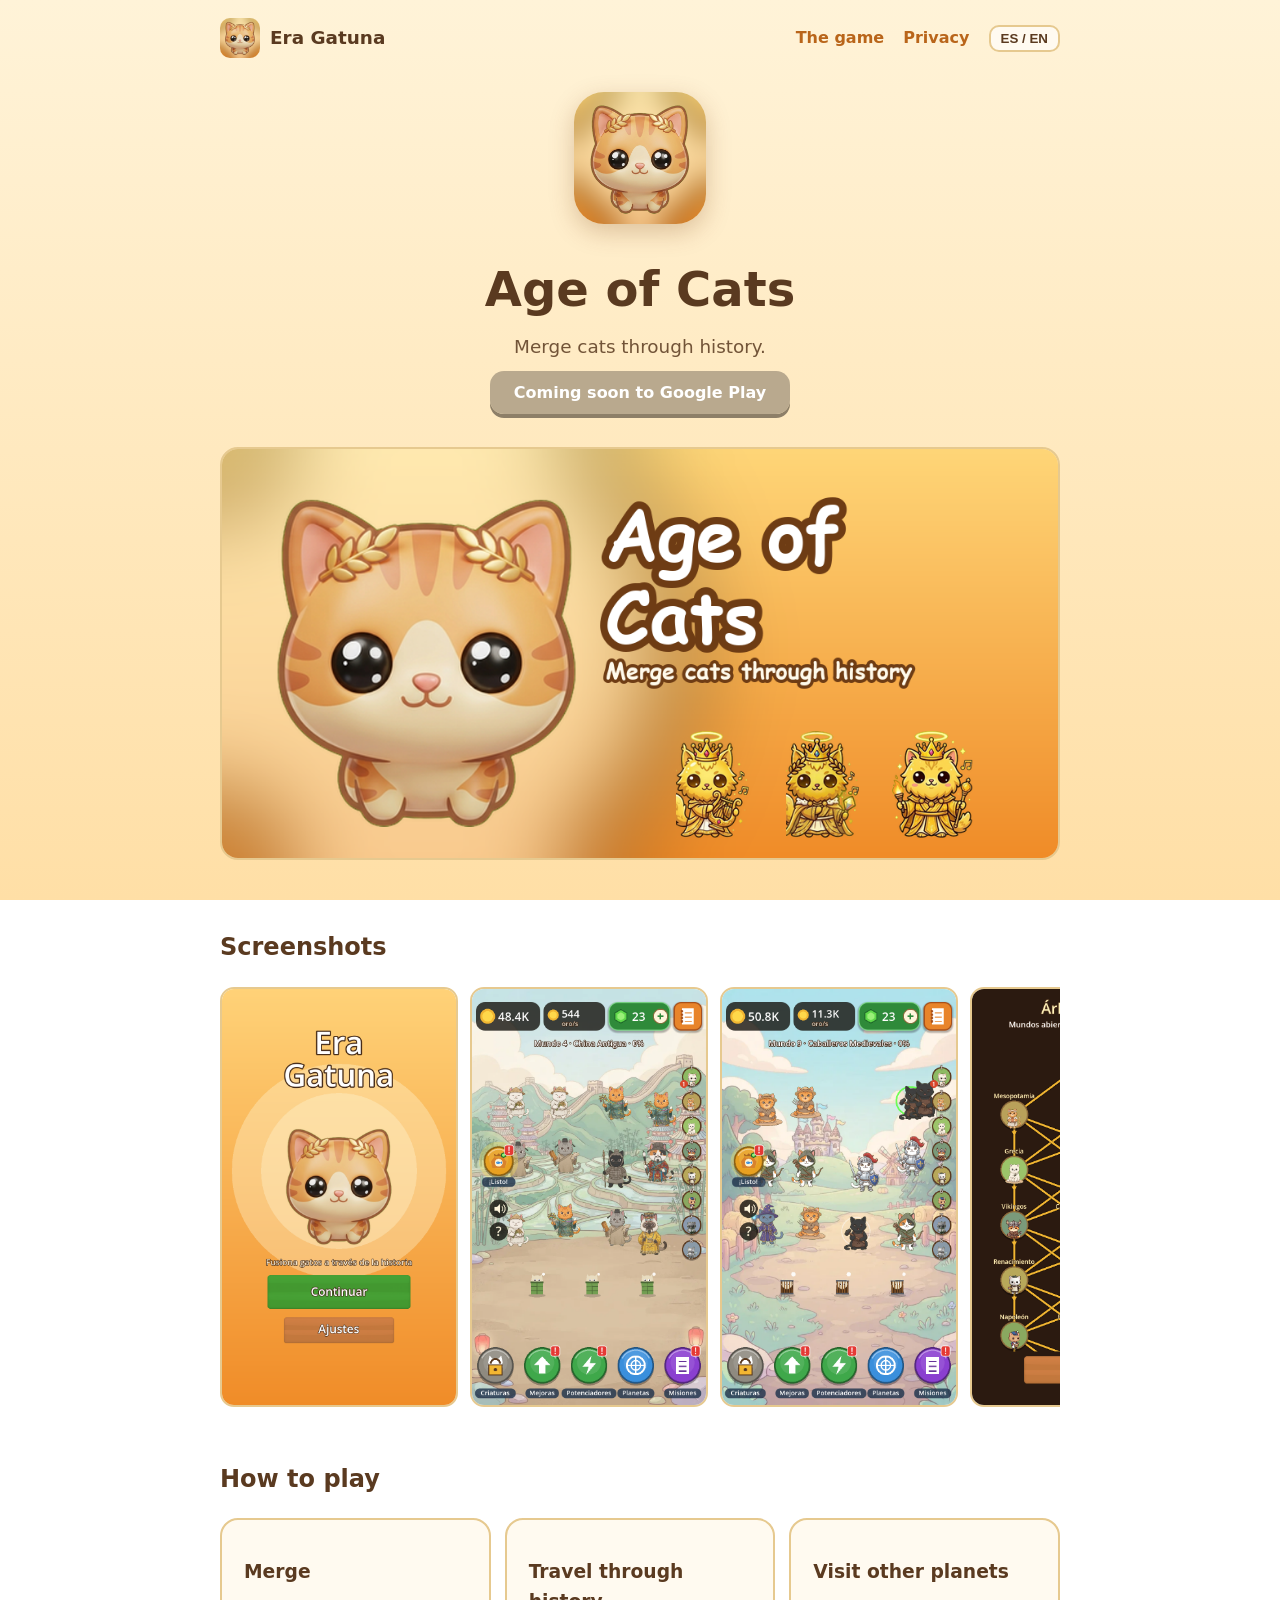
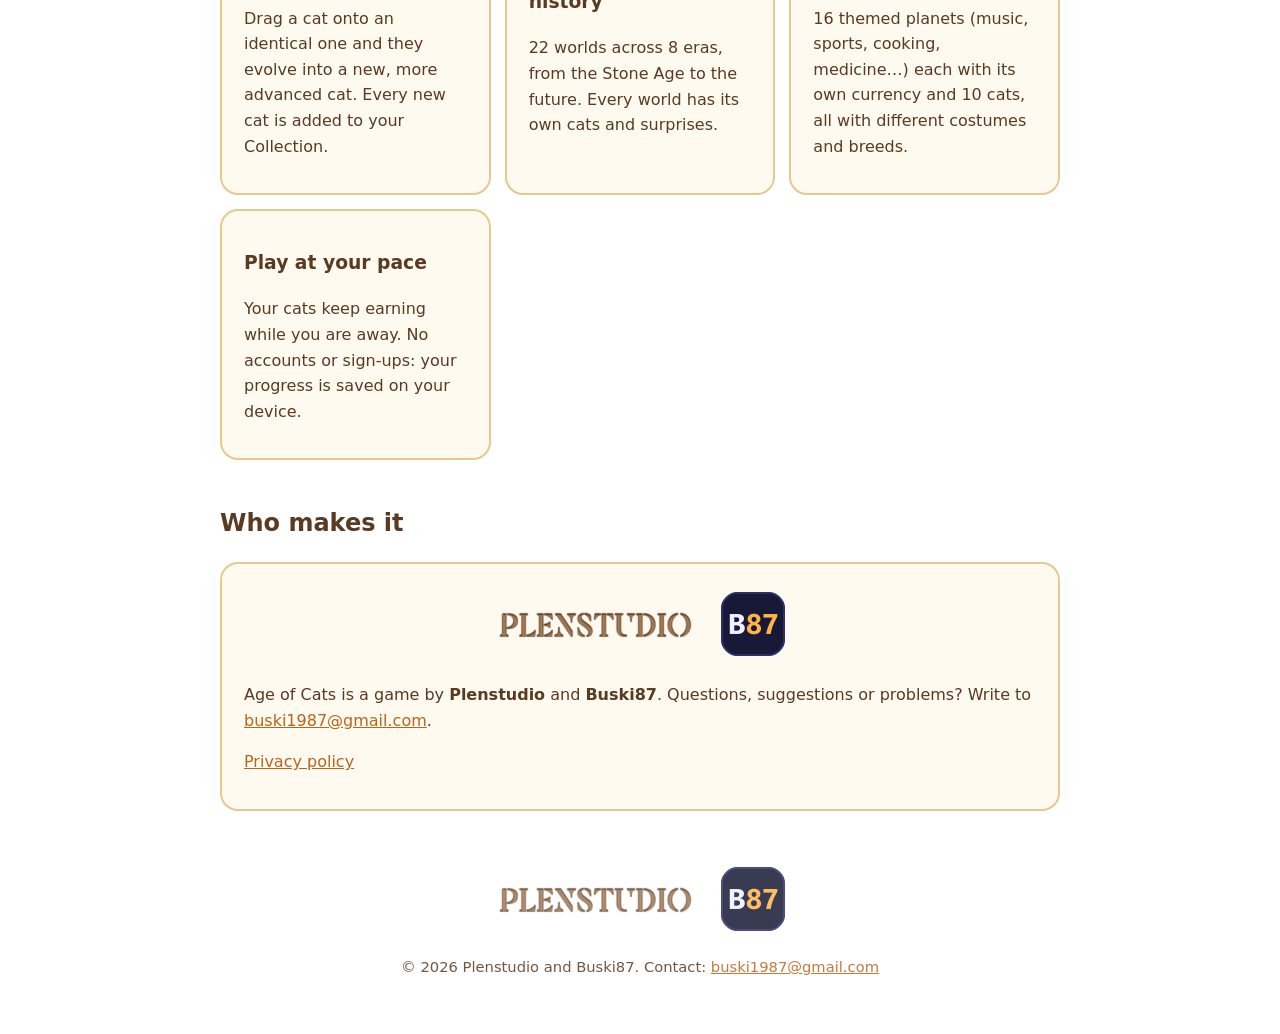
==== index.html @ 48d5b6f6 "Web de Era Gatuna (Age of Cats) y politica de privacidad" ====
<!doctype html>
<html lang="es">
<head>
<meta charset="utf-8">
<meta name="viewport" content="width=device-width,initial-scale=1">
<title>Era Gatuna · Age of Cats</title>
<meta name="description" content="Era Gatuna (Age of Cats): fusiona gatos a través de la historia. Un juego para móvil de Plenstudio y Buski87.">
<link rel="icon" href="img/icon.png">
<link rel="stylesheet" href="style.css">
<script>
(function(){try{var q=new URLSearchParams(location.search).get('lang');var l=''||q||localStorage.getItem('lang')||((navigator.language||'es').slice(0,2)=='es'?'es':'en');if(l=='en')document.documentElement.classList.add('en');document.documentElement.lang=l;if(q)localStorage.setItem('lang',q)}catch(e){}})();
function setLang(l){try{localStorage.setItem('lang',l)}catch(e){};document.documentElement.classList.toggle('en',l=='en');document.documentElement.lang=l}
</script>
</head>
<body>
<header>
<a class="brand" href="index.html"><img src="img/icon.png" alt=""><span>Era Gatuna</span></a>
<nav>
<a href="index.html#juego"><span lang="es">El juego</span><span lang="en">The game</span></a>
<a href="privacidad.html"><span lang="es">Privacidad</span><span lang="en">Privacy</span></a>
<button class="lang" onclick="setLang(document.documentElement.classList.contains('en')?'es':'en')">ES / EN</button>
</nav>
</header>
<main>

<section class="hero" id="juego">
<img class="icon" src="img/icon.png" alt="Era Gatuna">
<h1><span lang="es">Era Gatuna</span><span lang="en">Age of Cats</span></h1>
<p class="tag" lang="es">Fusiona gatos a través de la historia.</p>
<p class="tag" lang="en">Merge cats through history.</p>
<p><span class="btn off" lang="es">Próximamente en Google Play</span><span class="btn off" lang="en">Coming soon to Google Play</span></p>
</section>

<img class="feature" lang="es" src="img/feature-es.png" alt="Era Gatuna">
<img class="feature" lang="en" src="img/feature-en.png" alt="Age of Cats">

<h2 lang="es">Capturas</h2><h2 lang="en">Screenshots</h2>
<div class="shots"><img src="img/screens/1-portada.png" alt="" loading="lazy"><img src="img/screens/2-mundo.png" alt="" loading="lazy"><img src="img/screens/3-fusionar.png" alt="" loading="lazy"><img src="img/screens/4-arbol-de-eras.png" alt="" loading="lazy"><img src="img/screens/5-planeta.png" alt="" loading="lazy"><img src="img/screens/6-coleccion.png" alt="" loading="lazy"><img src="img/screens/7-coleccion-planetas.png" alt="" loading="lazy"><img src="img/screens/8-gato-nuevo.png" alt="" loading="lazy"></div>

<h2 lang="es">Cómo se juega</h2>
<h2 lang="en">How to play</h2>
<div class="grid">
<div class="card"><h3 lang="es">Fusiona</h3><h3 lang="en">Merge</h3>
<p lang="es">Arrastra un gato sobre otro igual y se convierten en uno más evolucionado. Cada gato nuevo se anota en tu Colección.</p>
<p lang="en">Drag a cat onto an identical one and they evolve into a new, more advanced cat. Every new cat is added to your Collection.</p></div>
<div class="card"><h3 lang="es">Recorre la historia</h3><h3 lang="en">Travel through history</h3>
<p lang="es">22 mundos y 8 eras, de la Prehistoria al futuro. Cada mundo tiene sus propios gatos y sus propias sorpresas.</p>
<p lang="en">22 worlds across 8 eras, from the Stone Age to the future. Every world has its own cats and surprises.</p></div>
<div class="card"><h3 lang="es">Viaja a otros planetas</h3><h3 lang="en">Visit other planets</h3>
<p lang="es">16 planetas temáticos (música, deporte, cocina, medicina…) con su propia moneda y 10 gatos cada uno, con disfraces y razas distintas.</p>
<p lang="en">16 themed planets (music, sports, cooking, medicine…) each with its own currency and 10 cats, all with different costumes and breeds.</p></div>
<div class="card"><h3 lang="es">Juega a tu ritmo</h3><h3 lang="en">Play at your pace</h3>
<p lang="es">Tus gatos siguen produciendo mientras no juegas. Sin cuentas ni registros: la partida se guarda en tu móvil.</p>
<p lang="en">Your cats keep earning while you are away. No accounts or sign-ups: your progress is saved on your device.</p></div>
</div>

<h2 lang="es">Quién lo hace</h2>
<h2 lang="en">Who makes it</h2>
<div class="card">
<div class="studios"><img src="img/plenstudio.png" alt="Plenstudio"><img class="b87" src="img/b87.png" alt="Buski87"></div>
<p lang="es">Era Gatuna es un juego de <strong>Plenstudio</strong> y <strong>Buski87</strong>. ¿Dudas, sugerencias o problemas? Escríbenos a <a href="mailto:buski1987@gmail.com">buski1987@gmail.com</a>.</p>
<p lang="en">Age of Cats is a game by <strong>Plenstudio</strong> and <strong>Buski87</strong>. Questions, suggestions or problems? Write to <a href="mailto:buski1987@gmail.com">buski1987@gmail.com</a>.</p>
<p><a href="privacidad.html"><span lang="es">Política de privacidad</span><span lang="en">Privacy policy</span></a></p>
</div>
</main>
<footer>
<div class="studios"><img src="img/plenstudio.png" alt="Plenstudio"><img class="b87" src="img/b87.png" alt="Buski87"></div>
<p lang="es">&copy; 2026 Plenstudio y Buski87. Contacto: <a href="mailto:buski1987@gmail.com">buski1987@gmail.com</a></p>
<p lang="en">&copy; 2026 Plenstudio and Buski87. Contact: <a href="mailto:buski1987@gmail.com">buski1987@gmail.com</a></p>
</footer>
</body>
</html>
---- style.css ----
:root{--bg:#fff3d8;--bg2:#ffdfa6;--ink:#5a3a20;--card:#fffaf0;--accent:#e8892b;--accent-d:#b9651a;--line:#e6c98f}
*{box-sizing:border-box}
html{scroll-behavior:smooth}
body{margin:0;font-family:system-ui,-apple-system,"Segoe UI",Roboto,sans-serif;color:var(--ink);background:linear-gradient(var(--bg),var(--bg2)) fixed;line-height:1.6}
a{color:var(--accent-d)}
header,main,footer{max-width:880px;margin:0 auto;padding:0 20px}
header{display:flex;align-items:center;justify-content:space-between;gap:12px;padding-top:18px;padding-bottom:6px;flex-wrap:wrap}
header .brand{display:flex;align-items:center;gap:10px;font-weight:800;font-size:1.15rem;text-decoration:none;color:var(--ink)}
header .brand img{width:40px;height:40px;border-radius:10px}
nav a{margin-left:14px;text-decoration:none;font-weight:600}
.hero{text-align:center;padding:28px 0 8px}
.hero img.icon{width:132px;height:132px;border-radius:30px;box-shadow:0 8px 24px rgba(120,60,10,.25)}
h1{font-size:clamp(2rem,6vw,3rem);margin:.4em 0 .1em}
h2{margin-top:1.8em}
.tag{font-size:1.15rem;opacity:.85;margin:0 0 18px}
.btn{display:inline-block;background:var(--accent);color:#fff;font-weight:700;padding:12px 24px;border-radius:14px;text-decoration:none;box-shadow:0 4px 0 var(--accent-d)}
.btn.off{background:#b9a98e;box-shadow:0 4px 0 #8d7f68;pointer-events:none}
.card{background:var(--card);border:2px solid var(--line);border-radius:18px;padding:18px 22px;margin:18px 0}
.grid{display:grid;grid-template-columns:repeat(auto-fit,minmax(220px,1fr));gap:14px}
.grid .card{margin:0}
.feature{width:100%;border-radius:18px;border:2px solid var(--line);margin:18px 0}
.shots{display:flex;gap:12px;overflow-x:auto;padding-bottom:10px}
.shots img{height:420px;border-radius:14px;border:2px solid var(--line)}
.studios{display:flex;gap:26px;align-items:center;justify-content:center;flex-wrap:wrap;padding:10px 0}
.studios img{height:56px}
.studios .b87{height:64px;border-radius:14px}
footer{padding:28px 20px 40px;text-align:center;font-size:.92rem;opacity:.85}
[lang="en"]:not(html){display:none}
html.en [lang="es"]:not(html){display:none}
html.en [lang="en"]:not(html){display:revert}
.lang{border:2px solid var(--line);background:var(--card);border-radius:10px;padding:4px 10px;font-weight:700;color:var(--ink);cursor:pointer;margin-left:14px}
ul{padding-left:1.2em}
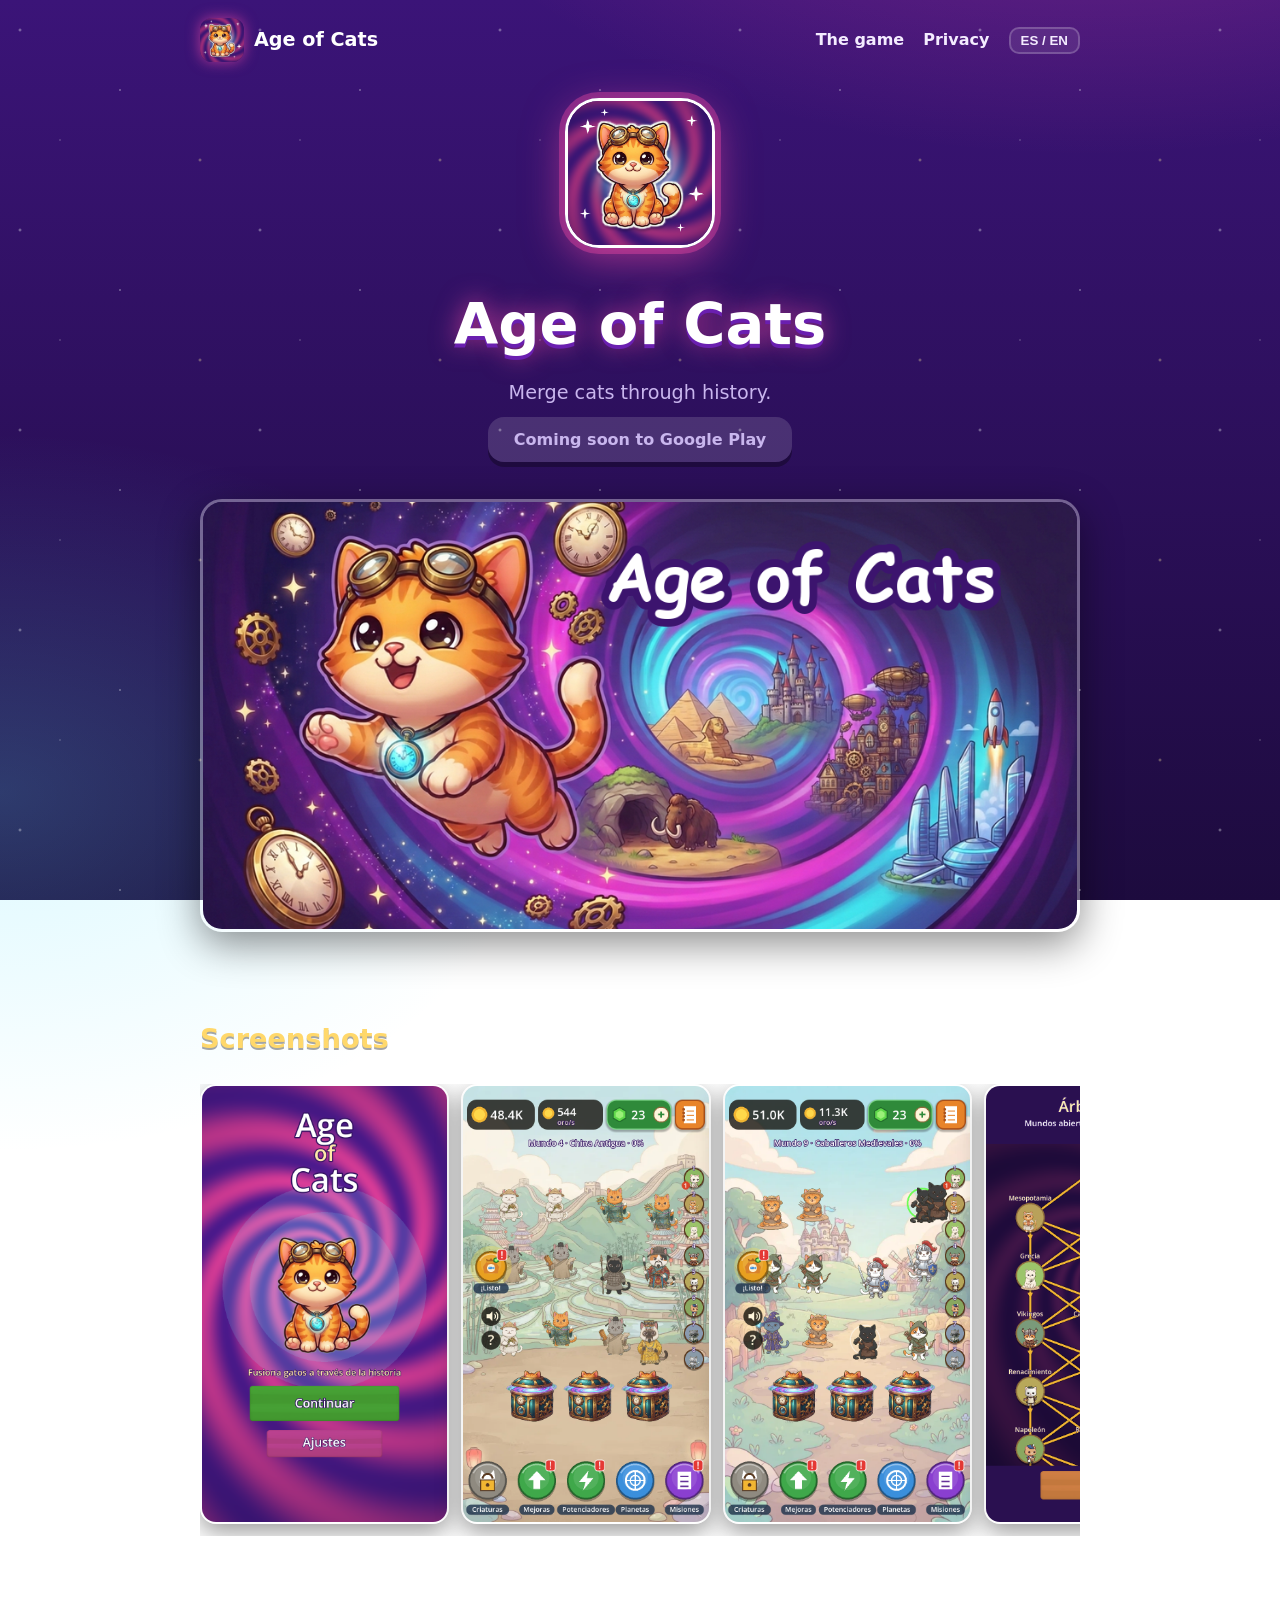
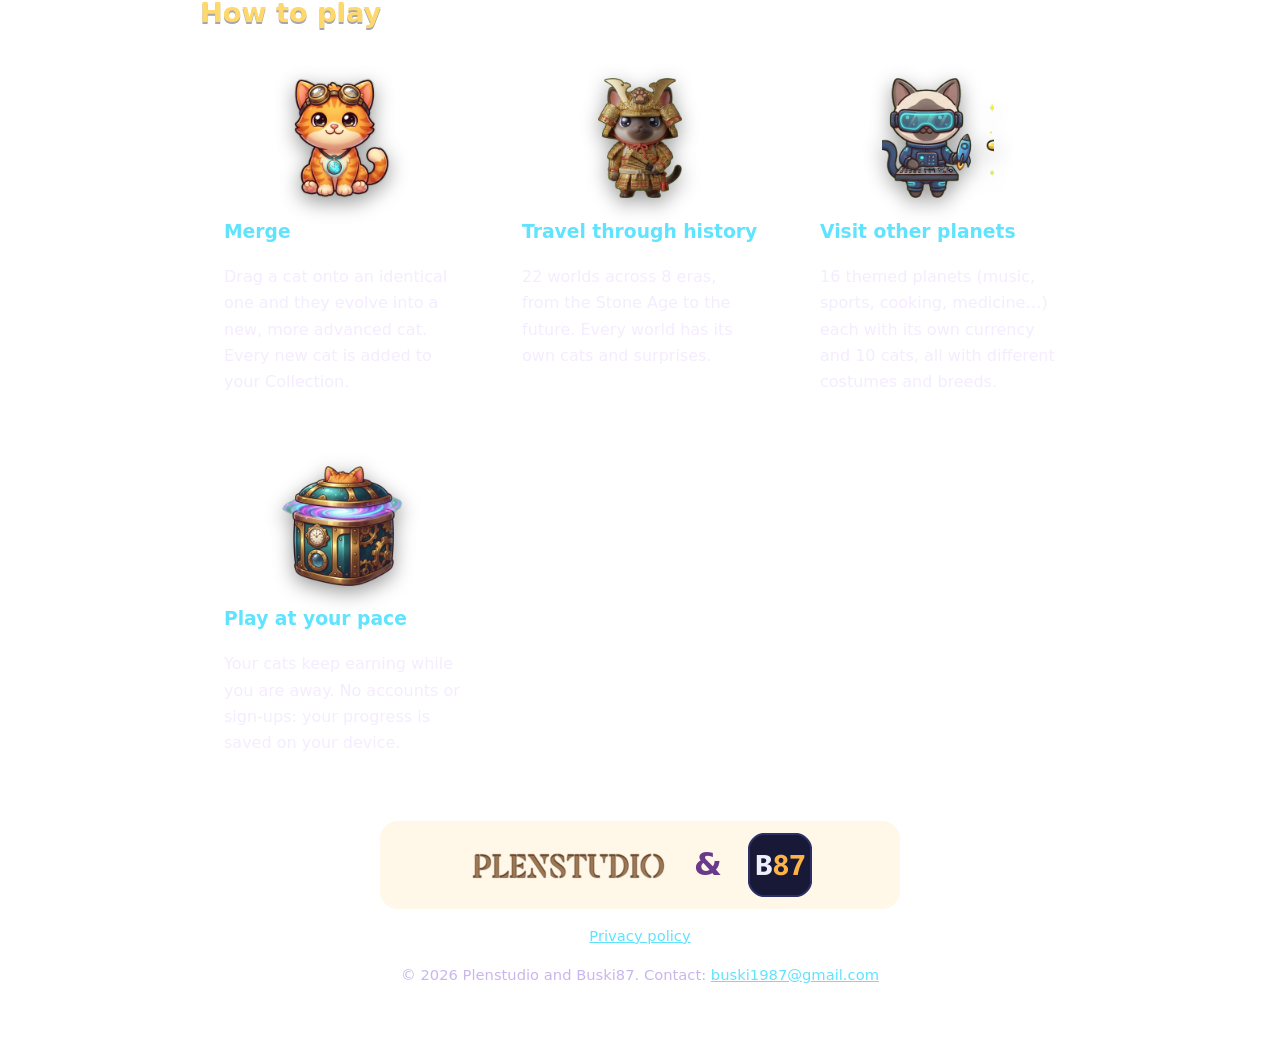
==== commit 120716fc: "Nuevo diseno de la web: Age of Cats, estilo vortex, imagenes nuevas y pie con logos Co-Authored-By: " ====
--- a/index.html
+++ b/index.html
@@ -3,8 +3,8 @@
 <head>
 <meta charset="utf-8">
 <meta name="viewport" content="width=device-width,initial-scale=1">
-<title>Era Gatuna · Age of Cats</title>
-<meta name="description" content="Era Gatuna (Age of Cats): fusiona gatos a través de la historia. Un juego para móvil de Plenstudio y Buski87.">
+<title>Age of Cats</title>
+<meta name="description" content="Age of Cats: fusiona gatos a través de la historia. Un juego para móvil de Plenstudio y Buski87.">
 <link rel="icon" href="img/icon.png">
 <link rel="stylesheet" href="style.css">
 <script>
@@ -14,7 +14,7 @@
 </head>
 <body>
 <header>
-<a class="brand" href="index.html"><img src="img/icon.png" alt=""><span>Era Gatuna</span></a>
+<a class="brand" href="index.html"><img src="img/icon.png" alt=""><span>Age of Cats</span></a>
 <nav>
 <a href="index.html#juego"><span lang="es">El juego</span><span lang="en">The game</span></a>
 <a href="privacidad.html"><span lang="es">Privacidad</span><span lang="en">Privacy</span></a>
@@ -24,14 +24,14 @@
 <main>
 
 <section class="hero" id="juego">
-<img class="icon" src="img/icon.png" alt="Era Gatuna">
-<h1><span lang="es">Era Gatuna</span><span lang="en">Age of Cats</span></h1>
+<img class="icon" src="img/icon.png" alt="Age of Cats">
+<h1><span lang="es">Age of Cats</span><span lang="en">Age of Cats</span></h1>
 <p class="tag" lang="es">Fusiona gatos a través de la historia.</p>
 <p class="tag" lang="en">Merge cats through history.</p>
 <p><span class="btn off" lang="es">Próximamente en Google Play</span><span class="btn off" lang="en">Coming soon to Google Play</span></p>
 </section>
 
-<img class="feature" lang="es" src="img/feature-es.png" alt="Era Gatuna">
+<img class="feature" lang="es" src="img/feature-es.png" alt="Age of Cats">
 <img class="feature" lang="en" src="img/feature-en.png" alt="Age of Cats">
 
 <h2 lang="es">Capturas</h2><h2 lang="en">Screenshots</h2>
@@ -40,31 +40,24 @@
 <h2 lang="es">Cómo se juega</h2>
 <h2 lang="en">How to play</h2>
 <div class="grid">
-<div class="card"><h3 lang="es">Fusiona</h3><h3 lang="en">Merge</h3>
+<div class="card"><img class="ci" src="img/art/gato.png" alt=""><h3 lang="es">Fusiona</h3><h3 lang="en">Merge</h3>
 <p lang="es">Arrastra un gato sobre otro igual y se convierten en uno más evolucionado. Cada gato nuevo se anota en tu Colección.</p>
 <p lang="en">Drag a cat onto an identical one and they evolve into a new, more advanced cat. Every new cat is added to your Collection.</p></div>
-<div class="card"><h3 lang="es">Recorre la historia</h3><h3 lang="en">Travel through history</h3>
+<div class="card"><img class="ci" src="img/art/era.png" alt=""><h3 lang="es">Recorre la historia</h3><h3 lang="en">Travel through history</h3>
 <p lang="es">22 mundos y 8 eras, de la Prehistoria al futuro. Cada mundo tiene sus propios gatos y sus propias sorpresas.</p>
 <p lang="en">22 worlds across 8 eras, from the Stone Age to the future. Every world has its own cats and surprises.</p></div>
-<div class="card"><h3 lang="es">Viaja a otros planetas</h3><h3 lang="en">Visit other planets</h3>
+<div class="card"><img class="ci" src="img/art/planeta.png" alt=""><h3 lang="es">Viaja a otros planetas</h3><h3 lang="en">Visit other planets</h3>
 <p lang="es">16 planetas temáticos (música, deporte, cocina, medicina…) con su propia moneda y 10 gatos cada uno, con disfraces y razas distintas.</p>
 <p lang="en">16 themed planets (music, sports, cooking, medicine…) each with its own currency and 10 cats, all with different costumes and breeds.</p></div>
-<div class="card"><h3 lang="es">Juega a tu ritmo</h3><h3 lang="en">Play at your pace</h3>
+<div class="card"><img class="ci" src="img/art/capsula.png" alt=""><h3 lang="es">Juega a tu ritmo</h3><h3 lang="en">Play at your pace</h3>
 <p lang="es">Tus gatos siguen produciendo mientras no juegas. Sin cuentas ni registros: la partida se guarda en tu móvil.</p>
 <p lang="en">Your cats keep earning while you are away. No accounts or sign-ups: your progress is saved on your device.</p></div>
 </div>
 
-<h2 lang="es">Quién lo hace</h2>
-<h2 lang="en">Who makes it</h2>
-<div class="card">
-<div class="studios"><img src="img/plenstudio.png" alt="Plenstudio"><img class="b87" src="img/b87.png" alt="Buski87"></div>
-<p lang="es">Era Gatuna es un juego de <strong>Plenstudio</strong> y <strong>Buski87</strong>. ¿Dudas, sugerencias o problemas? Escríbenos a <a href="mailto:buski1987@gmail.com">buski1987@gmail.com</a>.</p>
-<p lang="en">Age of Cats is a game by <strong>Plenstudio</strong> and <strong>Buski87</strong>. Questions, suggestions or problems? Write to <a href="mailto:buski1987@gmail.com">buski1987@gmail.com</a>.</p>
-<p><a href="privacidad.html"><span lang="es">Política de privacidad</span><span lang="en">Privacy policy</span></a></p>
-</div>
 </main>
 <footer>
-<div class="studios"><img src="img/plenstudio.png" alt="Plenstudio"><img class="b87" src="img/b87.png" alt="Buski87"></div>
+<div class="studios"><img src="img/plenstudio.png" alt="Plenstudio"><span class="amp">&amp;</span><img class="b87" src="img/b87.png" alt="Buski87"></div>
+<p><a href="privacidad.html"><span lang="es">Política de privacidad</span><span lang="en">Privacy policy</span></a></p>
 <p lang="es">&copy; 2026 Plenstudio y Buski87. Contacto: <a href="mailto:buski1987@gmail.com">buski1987@gmail.com</a></p>
 <p lang="en">&copy; 2026 Plenstudio and Buski87. Contact: <a href="mailto:buski1987@gmail.com">buski1987@gmail.com</a></p>
 </footer>
--- a/style.css
+++ b/style.css
@@ -1,32 +1,42 @@
-:root{--bg:#fff3d8;--bg2:#ffdfa6;--ink:#5a3a20;--card:#fffaf0;--accent:#e8892b;--accent-d:#b9651a;--line:#e6c98f}
+:root{--bg:#1d0b3e;--bg2:#3b1478;--ink:#f4ecff;--soft:#c9b6ee;--card:rgba(255,255,255,.08);--line:rgba(255,255,255,.2);--accent:#ff4fa8;--accent-d:#b3256f;--cyan:#5fe3ff;--gold:#ffd86b}
 *{box-sizing:border-box}
 html{scroll-behavior:smooth}
-body{margin:0;font-family:system-ui,-apple-system,"Segoe UI",Roboto,sans-serif;color:var(--ink);background:linear-gradient(var(--bg),var(--bg2)) fixed;line-height:1.6}
-a{color:var(--accent-d)}
-header,main,footer{max-width:880px;margin:0 auto;padding:0 20px}
+body{margin:0;font-family:"Trebuchet MS","Comic Sans MS",system-ui,-apple-system,"Segoe UI",Roboto,sans-serif;color:var(--ink);line-height:1.65;
+background:radial-gradient(1200px 700px at 85% -10%,rgba(255,79,168,.35),transparent 60%),radial-gradient(900px 600px at 0% 30%,rgba(95,227,255,.22),transparent 60%),linear-gradient(var(--bg2),var(--bg)) fixed}
+body::before{content:"";position:fixed;inset:0;pointer-events:none;opacity:.5;
+background-image:radial-gradient(2px 2px at 20px 30px,#fff,transparent),radial-gradient(1.5px 1.5px at 120px 90px,#fff,transparent),radial-gradient(2px 2px at 200px 160px,#ffe9a8,transparent),radial-gradient(1px 1px at 60px 140px,#fff,transparent);background-size:240px 200px}
+a{color:var(--cyan)}
+header,main,footer{position:relative;max-width:920px;margin:0 auto;padding:0 20px}
 header{display:flex;align-items:center;justify-content:space-between;gap:12px;padding-top:18px;padding-bottom:6px;flex-wrap:wrap}
-header .brand{display:flex;align-items:center;gap:10px;font-weight:800;font-size:1.15rem;text-decoration:none;color:var(--ink)}
-header .brand img{width:40px;height:40px;border-radius:10px}
-nav a{margin-left:14px;text-decoration:none;font-weight:600}
-.hero{text-align:center;padding:28px 0 8px}
-.hero img.icon{width:132px;height:132px;border-radius:30px;box-shadow:0 8px 24px rgba(120,60,10,.25)}
-h1{font-size:clamp(2rem,6vw,3rem);margin:.4em 0 .1em}
-h2{margin-top:1.8em}
-.tag{font-size:1.15rem;opacity:.85;margin:0 0 18px}
-.btn{display:inline-block;background:var(--accent);color:#fff;font-weight:700;padding:12px 24px;border-radius:14px;text-decoration:none;box-shadow:0 4px 0 var(--accent-d)}
-.btn.off{background:#b9a98e;box-shadow:0 4px 0 #8d7f68;pointer-events:none}
-.card{background:var(--card);border:2px solid var(--line);border-radius:18px;padding:18px 22px;margin:18px 0}
-.grid{display:grid;grid-template-columns:repeat(auto-fit,minmax(220px,1fr));gap:14px}
+header .brand{display:flex;align-items:center;gap:10px;font-weight:800;font-size:1.2rem;text-decoration:none;color:#fff}
+header .brand img{width:44px;height:44px;border-radius:12px;box-shadow:0 0 14px rgba(255,79,168,.6)}
+nav a{margin-left:14px;text-decoration:none;font-weight:700;color:var(--ink)}
+nav a:hover{color:var(--gold)}
+.hero{text-align:center;padding:30px 0 8px}
+.hero img.icon{width:150px;height:150px;border-radius:34px;border:3px solid #fff;box-shadow:0 0 0 6px rgba(255,79,168,.35),0 10px 40px rgba(255,79,168,.55)}
+h1{font-size:clamp(2.3rem,7vw,3.6rem);margin:.35em 0 .1em;color:#fff;text-shadow:0 4px 0 #6a1fb0,0 0 26px rgba(255,79,168,.7)}
+h2{margin-top:2em;color:var(--gold);font-size:1.7rem;text-shadow:0 2px 0 rgba(0,0,0,.35)}
+h3{color:var(--cyan);margin-bottom:.2em}
+.tag{font-size:1.2rem;color:var(--soft);margin:0 0 18px}
+.btn{display:inline-block;background:linear-gradient(#ff6fbc,var(--accent));color:#fff;font-weight:800;padding:13px 26px;border-radius:16px;text-decoration:none;box-shadow:0 5px 0 var(--accent-d)}
+.btn.off{background:rgba(255,255,255,.14);color:var(--soft);box-shadow:0 5px 0 rgba(0,0,0,.3);pointer-events:none}
+.card{background:var(--card);border:2px solid var(--line);border-radius:20px;padding:18px 22px;margin:18px 0;backdrop-filter:blur(6px)}
+.grid{display:grid;grid-template-columns:repeat(auto-fit,minmax(230px,1fr));gap:14px}
 .grid .card{margin:0}
-.feature{width:100%;border-radius:18px;border:2px solid var(--line);margin:18px 0}
-.shots{display:flex;gap:12px;overflow-x:auto;padding-bottom:10px}
-.shots img{height:420px;border-radius:14px;border:2px solid var(--line)}
-.studios{display:flex;gap:26px;align-items:center;justify-content:center;flex-wrap:wrap;padding:10px 0}
+.feature{width:100%;border-radius:22px;border:3px solid rgba(255,255,255,.35);margin:22px 0;box-shadow:0 12px 40px rgba(0,0,0,.45)}
+.shots{display:flex;gap:12px;overflow-x:auto;padding-bottom:12px}
+.shots img{height:440px;border-radius:16px;border:2px solid var(--line);box-shadow:0 8px 24px rgba(0,0,0,.4)}
+.studios{display:flex;gap:26px;align-items:center;justify-content:center;flex-wrap:wrap;padding:12px 18px;background:#fff7e8;border-radius:18px;max-width:520px;margin:0 auto 14px}
 .studios img{height:56px}
 .studios .b87{height:64px;border-radius:14px}
-footer{padding:28px 20px 40px;text-align:center;font-size:.92rem;opacity:.85}
+footer{padding:28px 20px 40px;text-align:center;font-size:.92rem;color:var(--soft)}
 [lang="en"]:not(html){display:none}
 html.en [lang="es"]:not(html){display:none}
 html.en [lang="en"]:not(html){display:revert}
 .lang{border:2px solid var(--line);background:var(--card);border-radius:10px;padding:4px 10px;font-weight:700;color:var(--ink);cursor:pointer;margin-left:14px}
+.lang:hover{border-color:var(--gold)}
 ul{padding-left:1.2em}
+strong{color:#fff}
+.studios .amp{font-size:2rem;font-weight:800;color:#6a3a8a}
+.card .ci{display:block;height:120px;margin:0 auto 8px;filter:drop-shadow(0 6px 10px rgba(0,0,0,.4))}
+.scene{width:100%;border-radius:22px;border:3px solid rgba(255,255,255,.3);margin:26px 0 0;box-shadow:0 12px 40px rgba(0,0,0,.45)}
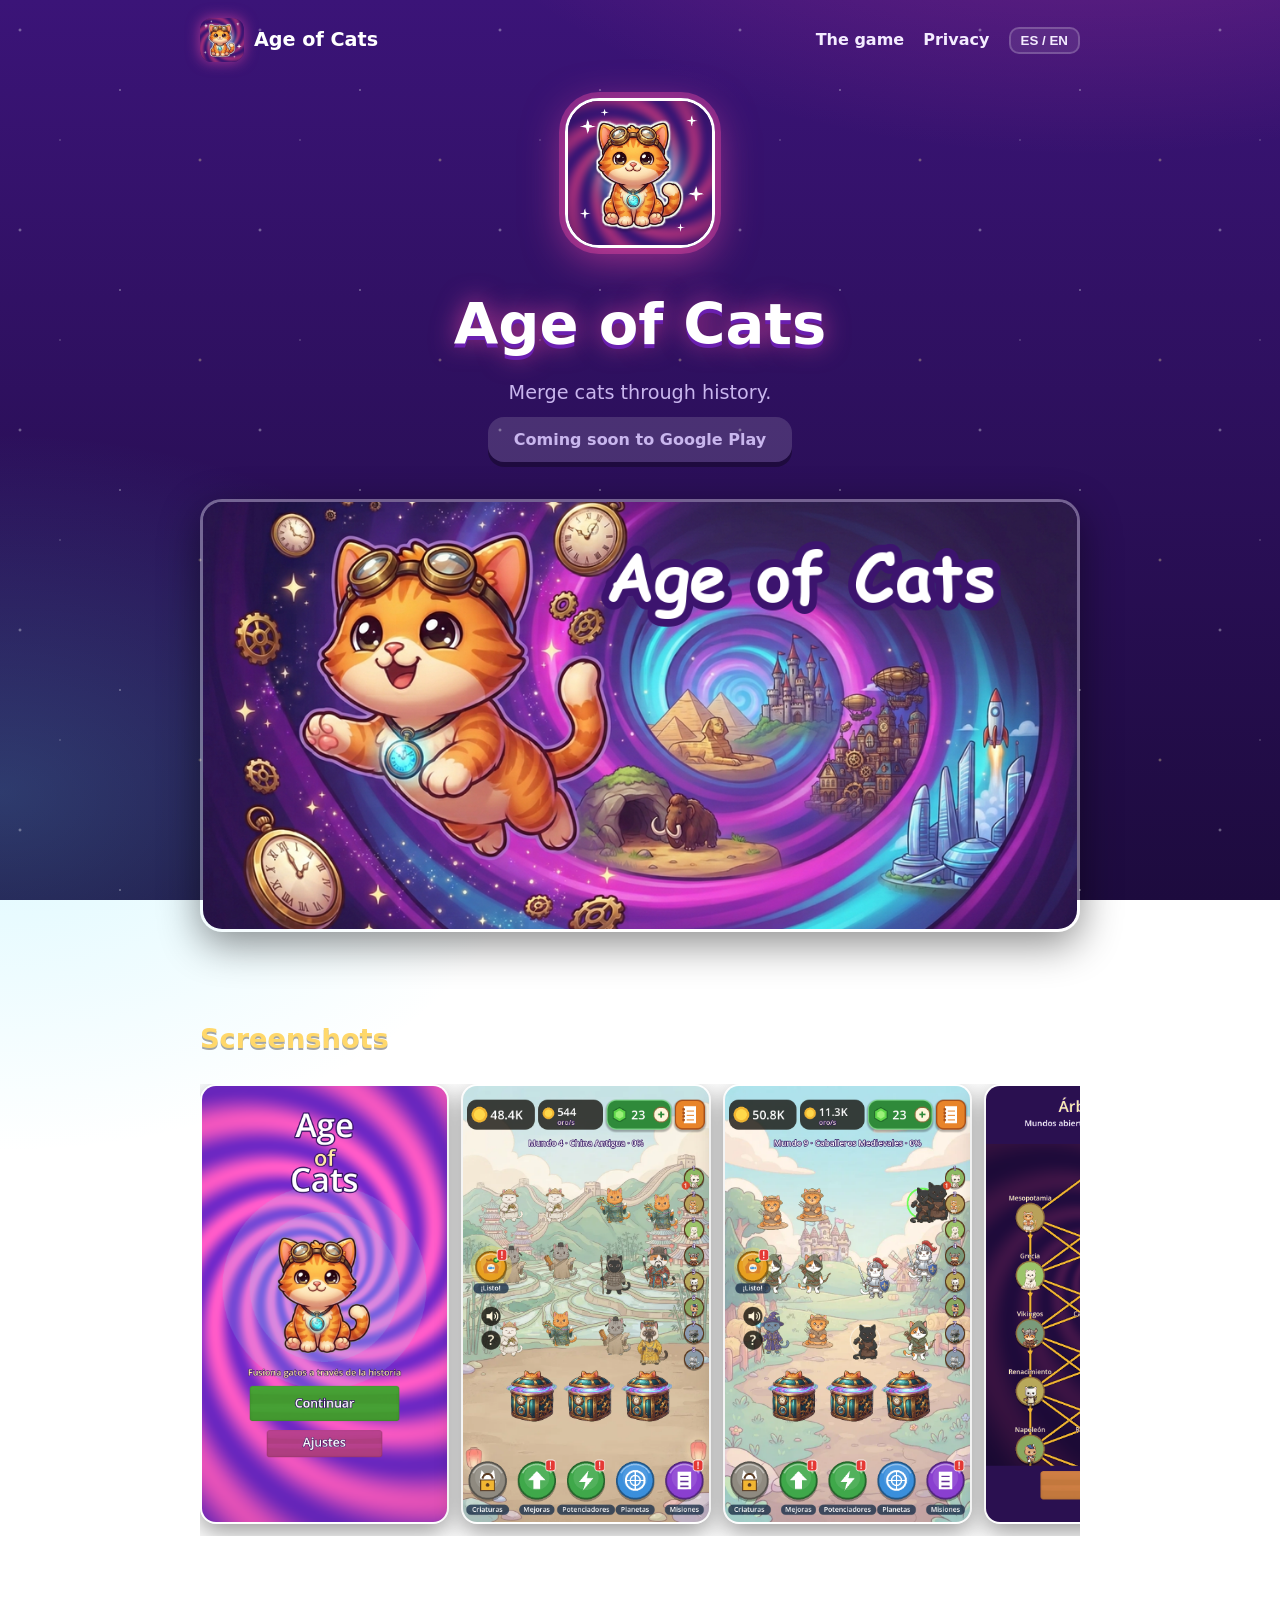
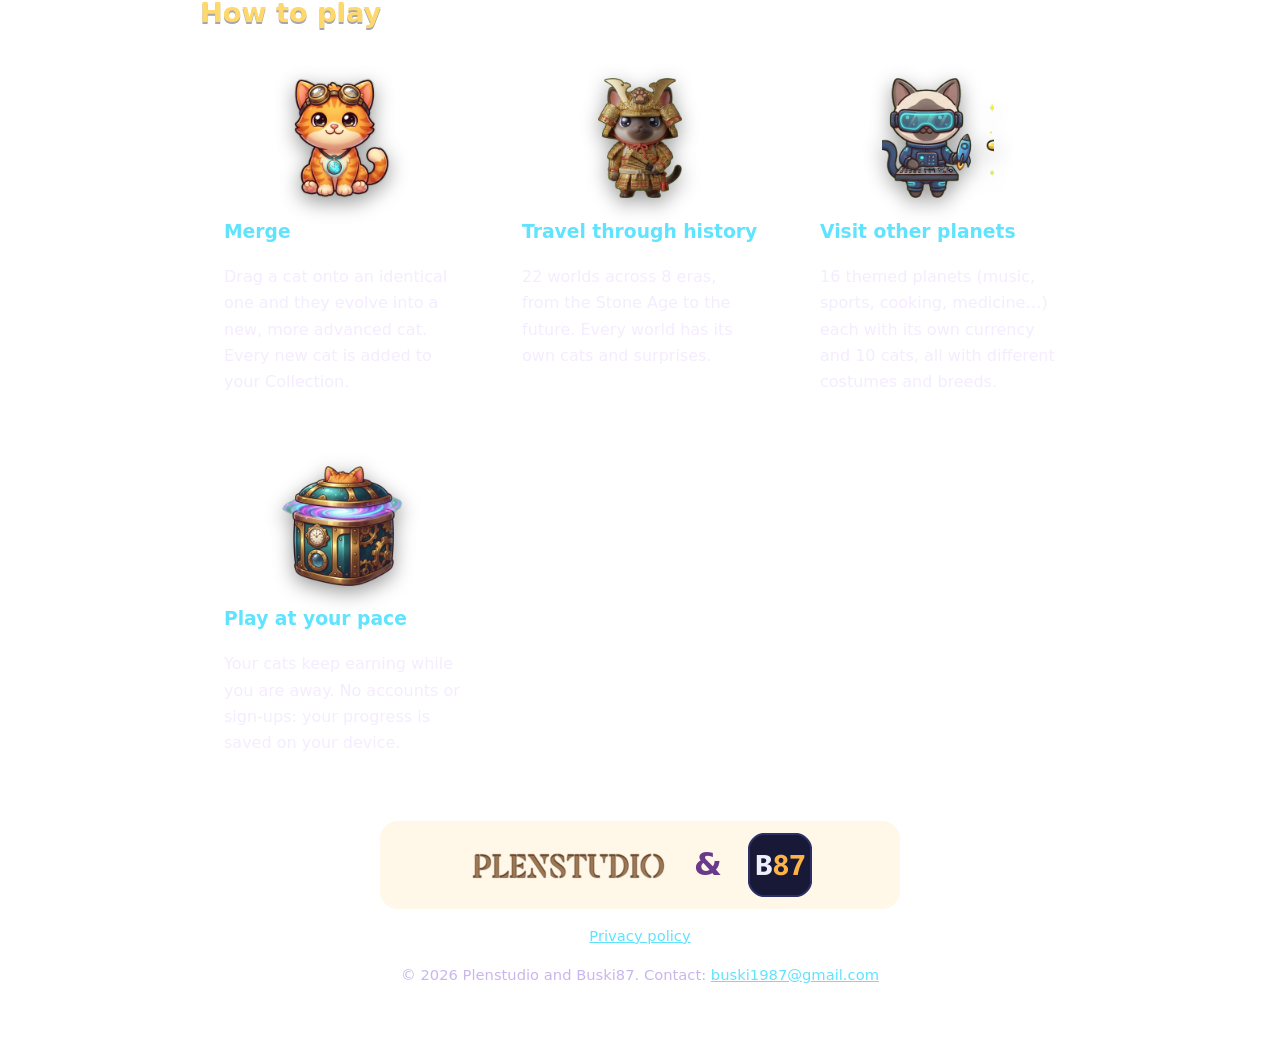
==== commit 3416352b: "Titulo web: Age of Cats: Idle Merge Co-Authored-By: Claude Sonnet 5.5 <noreply@anthropic.com>" ====
--- a/index.html
+++ b/index.html
@@ -3,8 +3,8 @@
 <head>
 <meta charset="utf-8">
 <meta name="viewport" content="width=device-width,initial-scale=1">
-<title>Age of Cats</title>
-<meta name="description" content="Age of Cats: fusiona gatos a través de la historia. Un juego para móvil de Plenstudio y Buski87.">
+<title>Age of Cats: Idle Merge</title>
+<meta name="description" content="Age of Cats: Idle Merge, juego idle de fusionar gatos a través de la historia. Merge cats through history. Un juego para móvil de Plenstudio y Buski87.">
 <link rel="icon" href="img/icon.png">
 <link rel="stylesheet" href="style.css">
 <script>
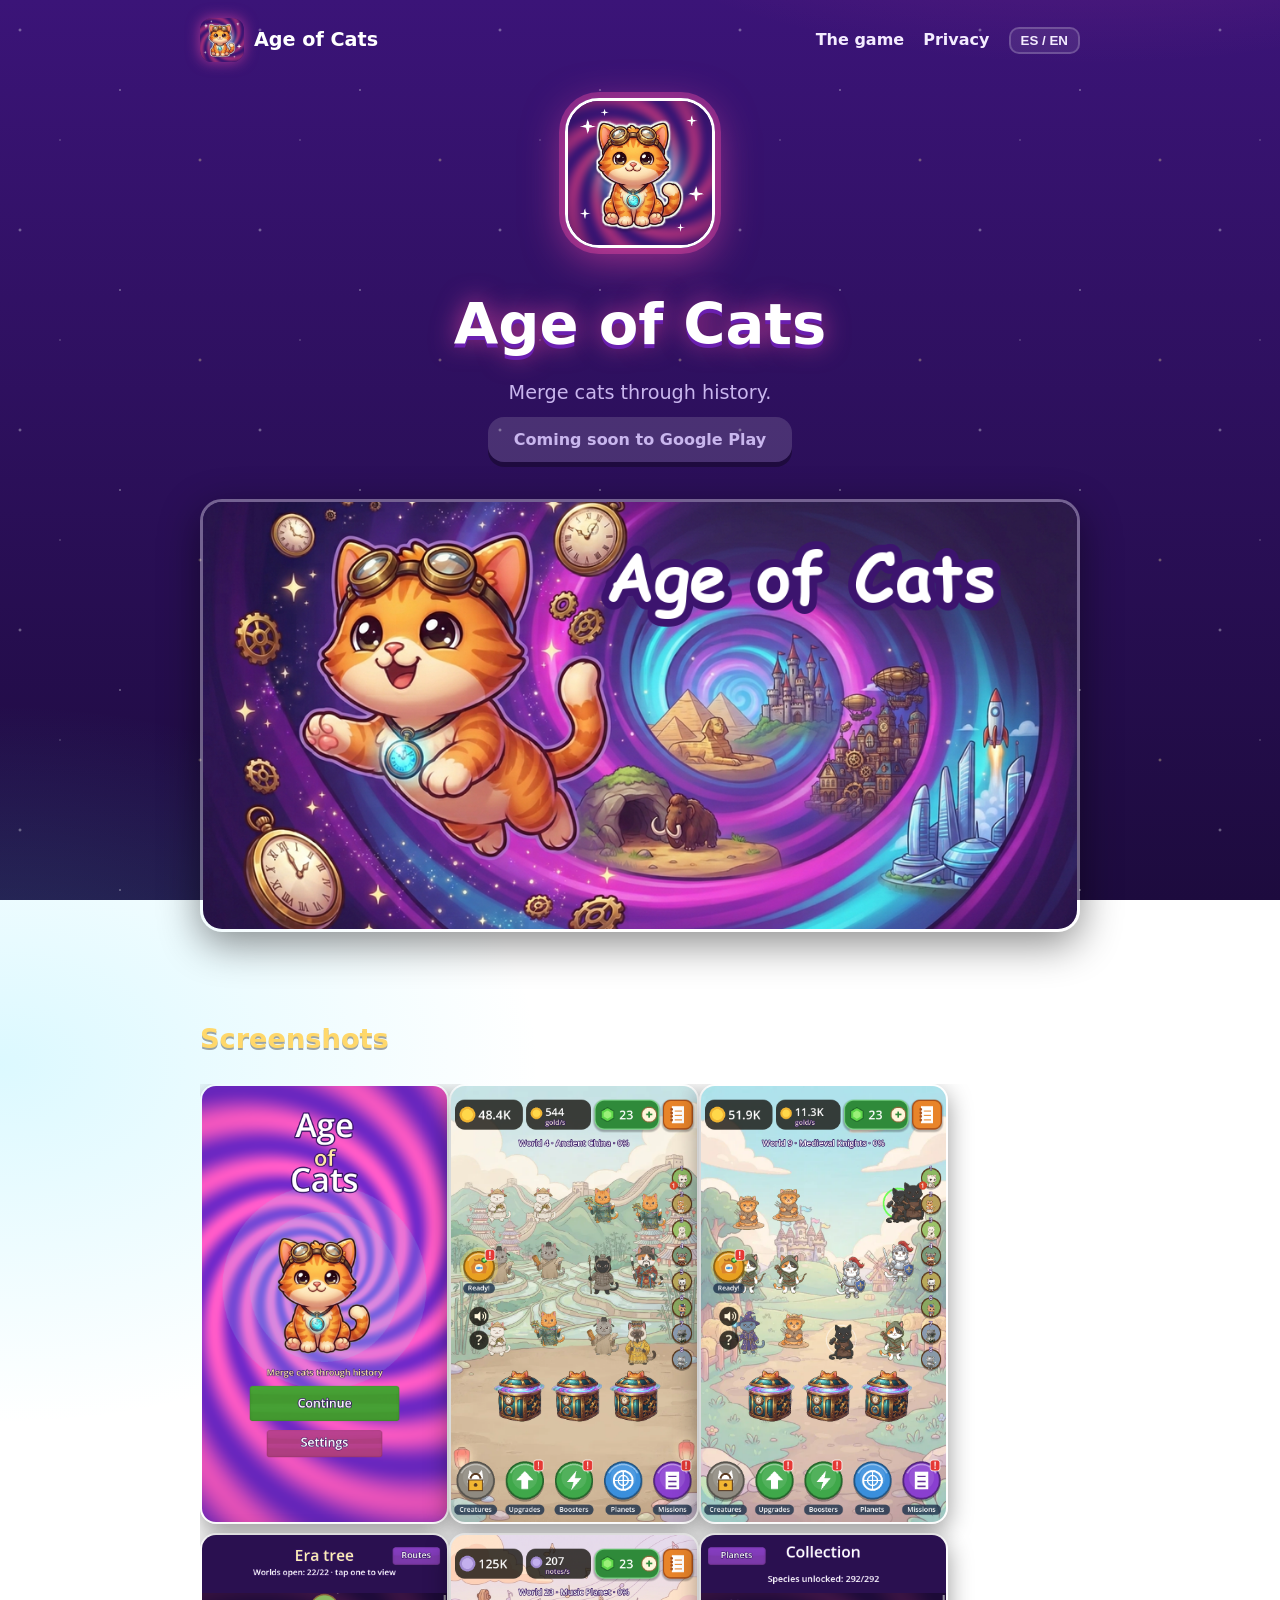
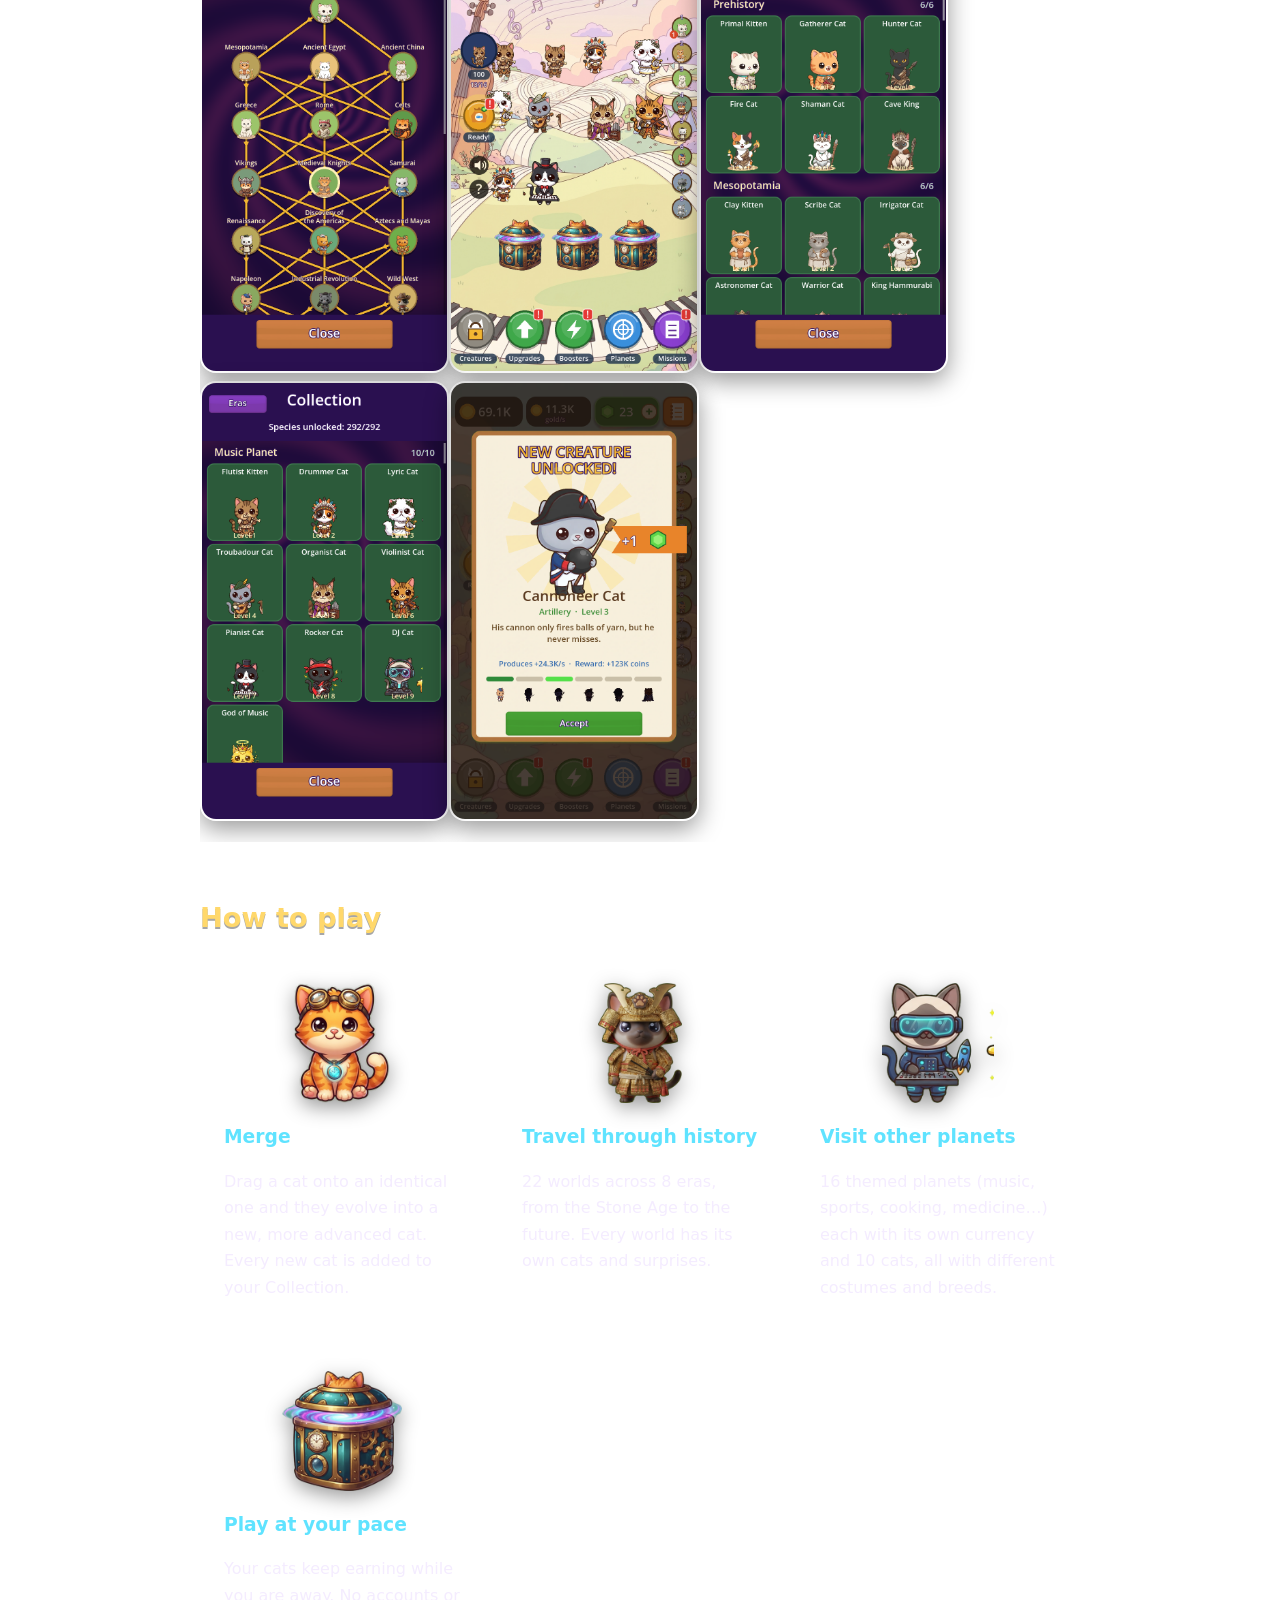
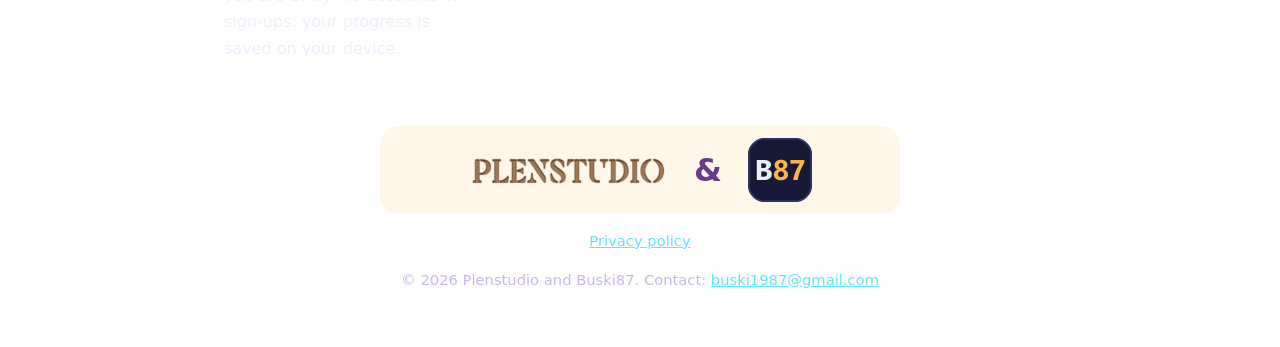
==== commit edae94e5: "Web: capturas en ingles segun idioma Co-Authored-By: Claude Sonnet 5.5 <noreply@anthropic.com>" ====
--- a/index.html
+++ b/index.html
@@ -35,7 +35,7 @@
 <img class="feature" lang="en" src="img/feature-en.png" alt="Age of Cats">
 
 <h2 lang="es">Capturas</h2><h2 lang="en">Screenshots</h2>
-<div class="shots"><img src="img/screens/1-portada.png" alt="" loading="lazy"><img src="img/screens/2-mundo.png" alt="" loading="lazy"><img src="img/screens/3-fusionar.png" alt="" loading="lazy"><img src="img/screens/4-arbol-de-eras.png" alt="" loading="lazy"><img src="img/screens/5-planeta.png" alt="" loading="lazy"><img src="img/screens/6-coleccion.png" alt="" loading="lazy"><img src="img/screens/7-coleccion-planetas.png" alt="" loading="lazy"><img src="img/screens/8-gato-nuevo.png" alt="" loading="lazy"></div>
+<div class="shots" lang="es"><img src="img/screens/1-portada.png" alt="" loading="lazy"><img src="img/screens/2-mundo.png" alt="" loading="lazy"><img src="img/screens/3-fusionar.png" alt="" loading="lazy"><img src="img/screens/4-arbol-de-eras.png" alt="" loading="lazy"><img src="img/screens/5-planeta.png" alt="" loading="lazy"><img src="img/screens/6-coleccion.png" alt="" loading="lazy"><img src="img/screens/7-coleccion-planetas.png" alt="" loading="lazy"><img src="img/screens/8-gato-nuevo.png" alt="" loading="lazy"></div><div class="shots" lang="en"><img src="img/screens-en/1-portada.png" alt="" loading="lazy"><img src="img/screens-en/2-mundo.png" alt="" loading="lazy"><img src="img/screens-en/3-fusionar.png" alt="" loading="lazy"><img src="img/screens-en/4-arbol-de-eras.png" alt="" loading="lazy"><img src="img/screens-en/5-planeta.png" alt="" loading="lazy"><img src="img/screens-en/6-coleccion.png" alt="" loading="lazy"><img src="img/screens-en/7-coleccion-planetas.png" alt="" loading="lazy"><img src="img/screens-en/8-gato-nuevo.png" alt="" loading="lazy"></div>
 
 <h2 lang="es">Cómo se juega</h2>
 <h2 lang="en">How to play</h2>
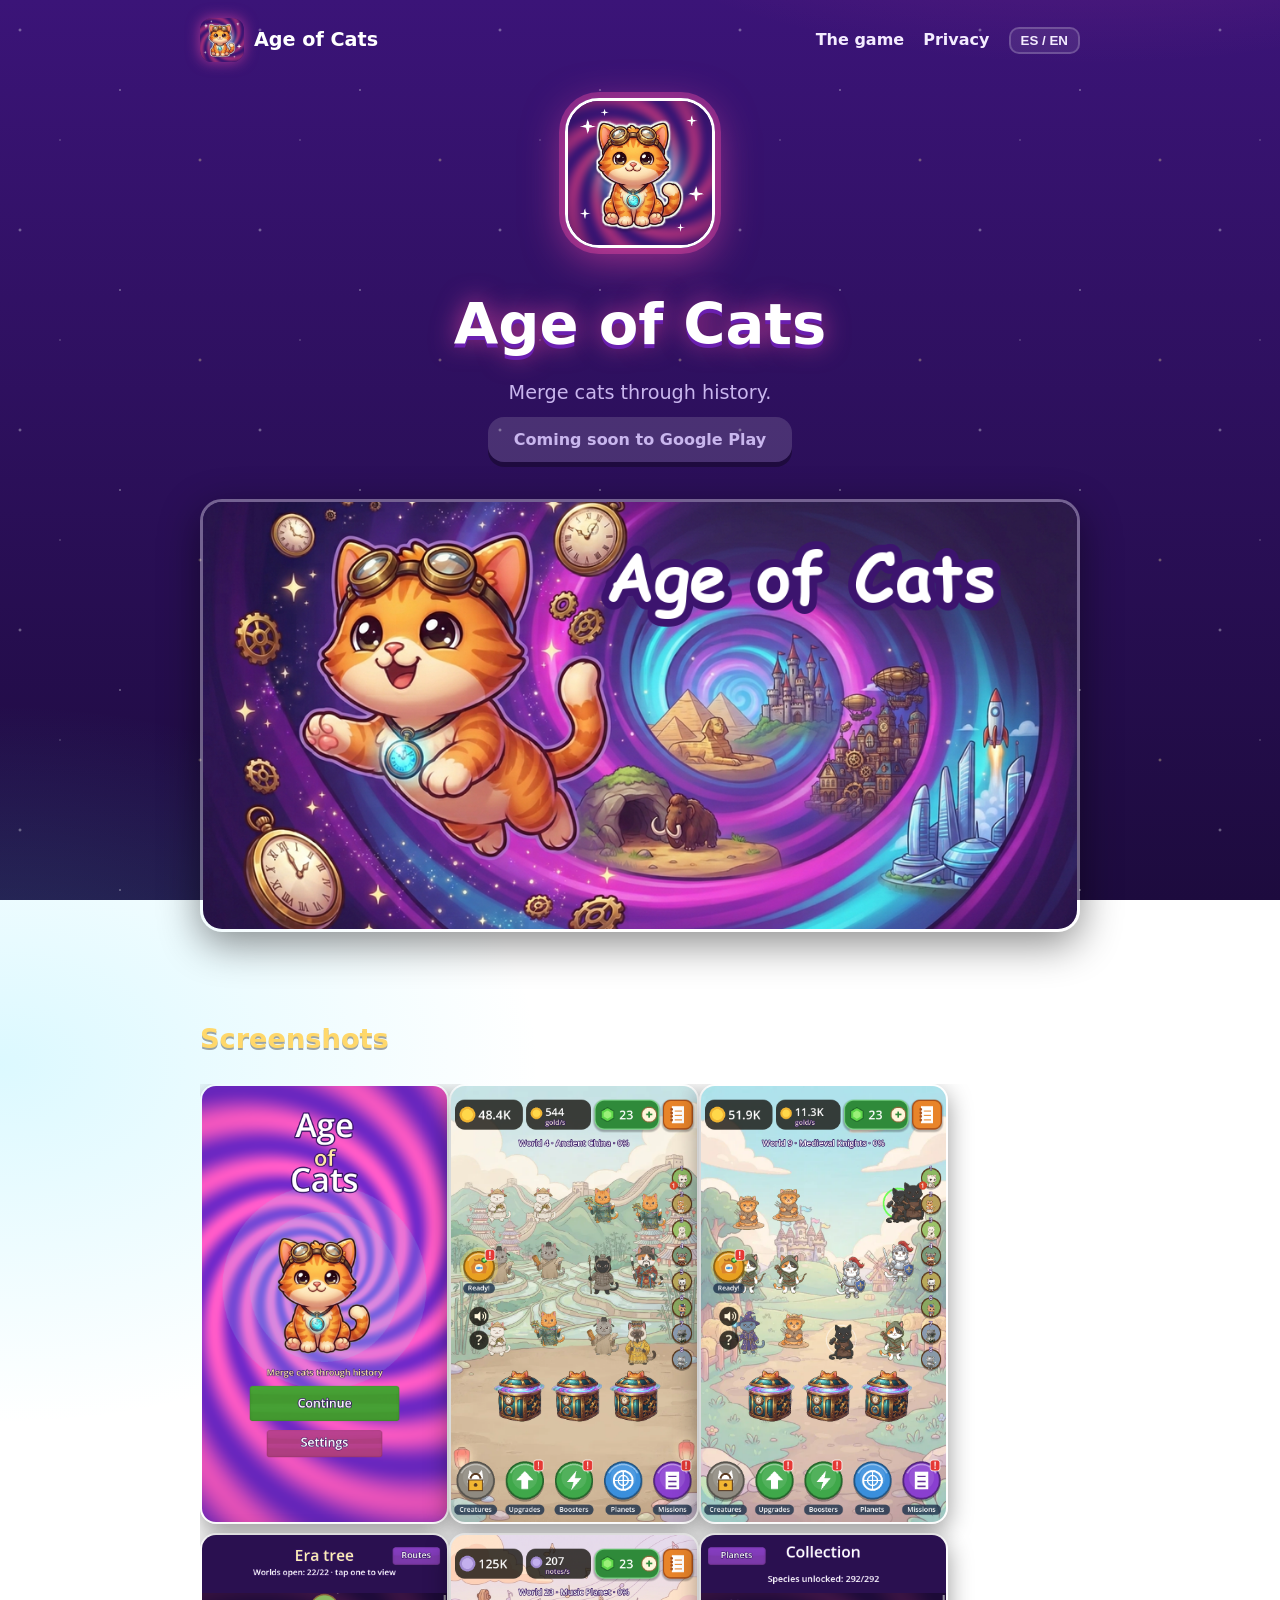
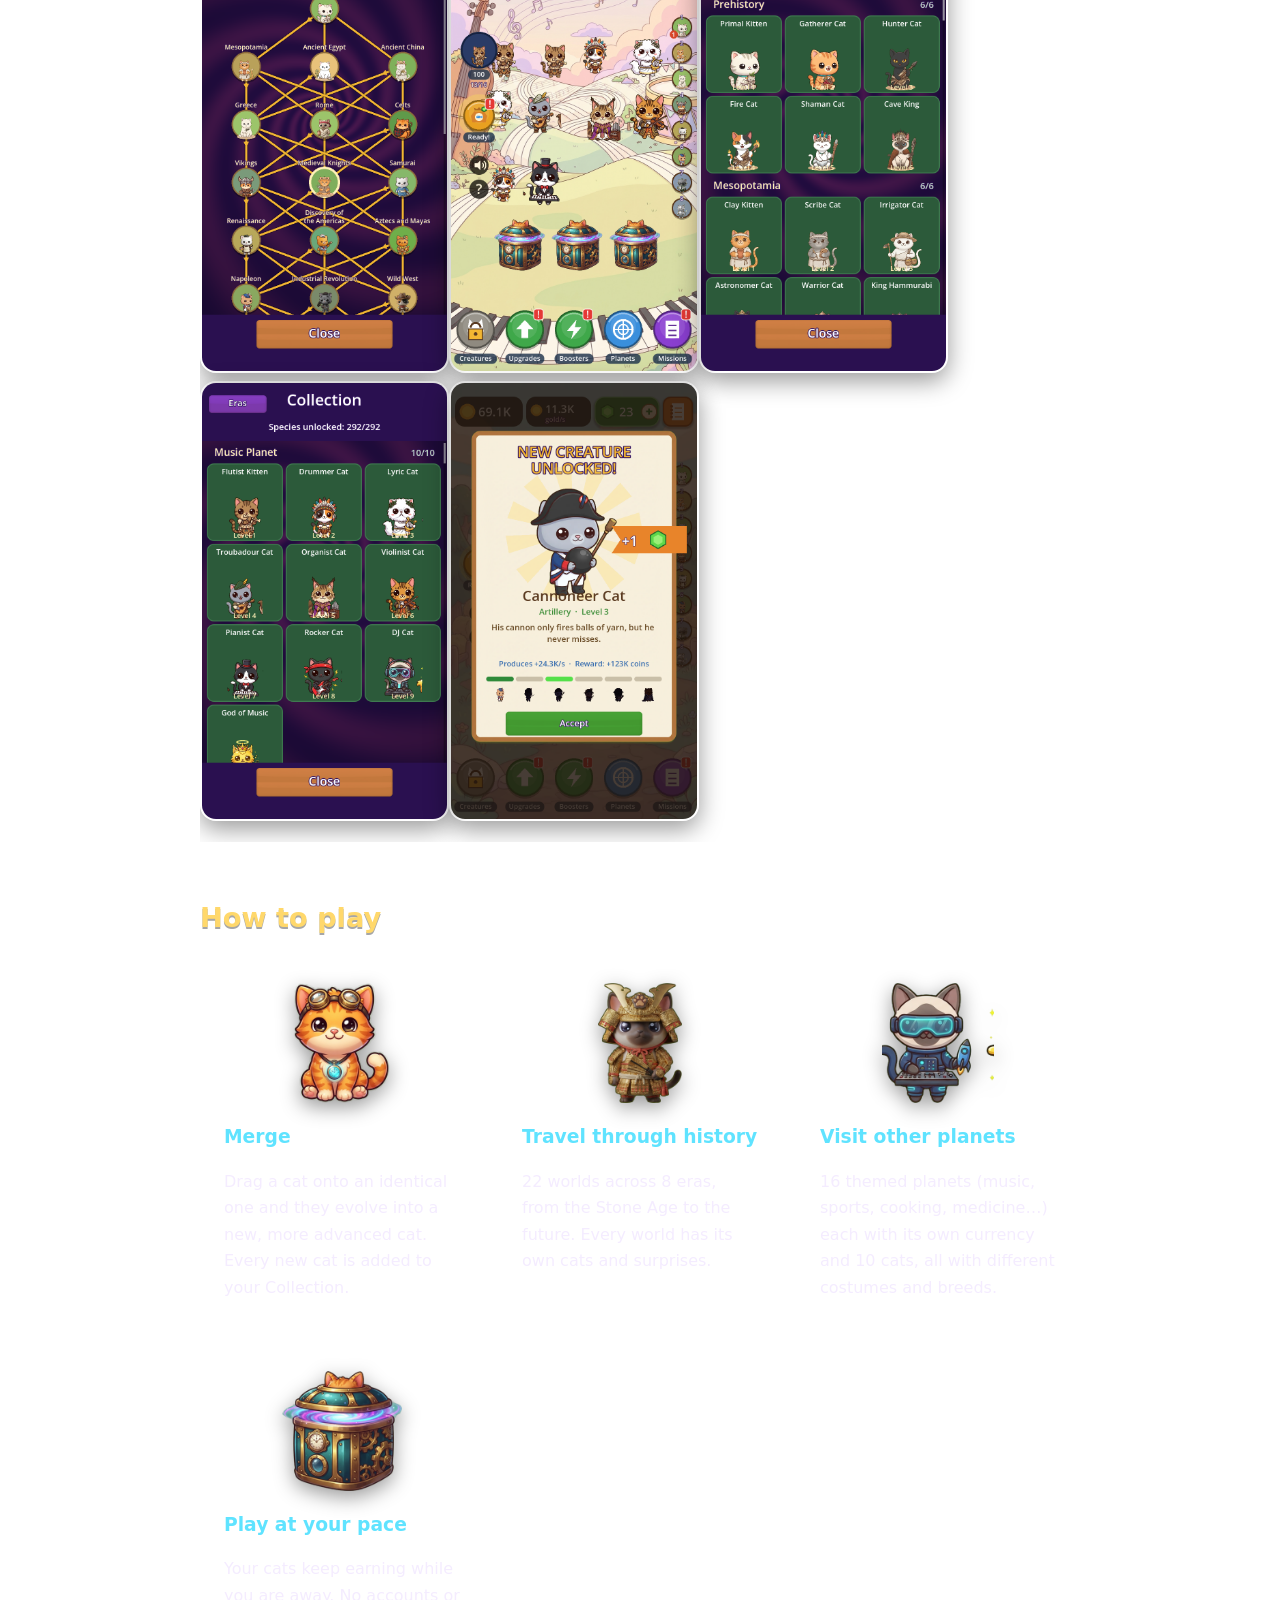
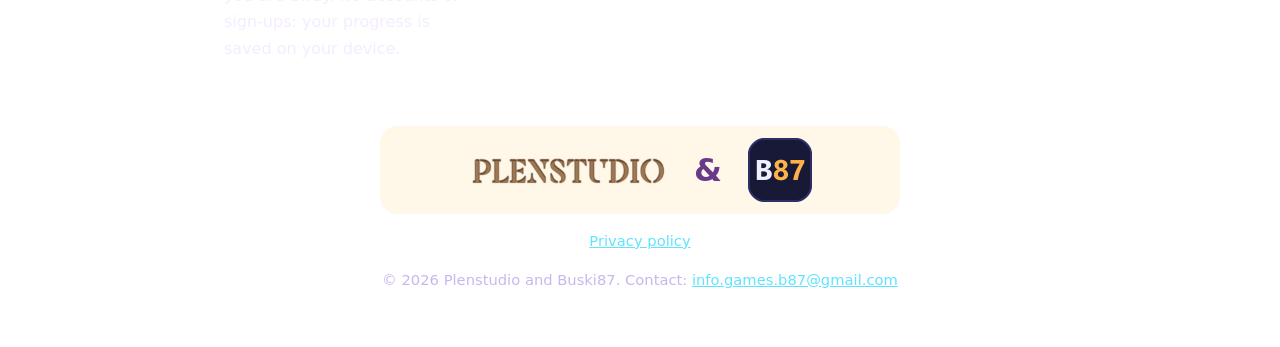
==== commit 6b1d662e: "Email de contacto: info.games.b87@gmail.com Co-Authored-By: Claude Sonnet 5.5 <noreply@anthropic.com" ====
--- a/index.html
+++ b/index.html
@@ -58,8 +58,8 @@
 <footer>
 <div class="studios"><img src="img/plenstudio.png" alt="Plenstudio"><span class="amp">&amp;</span><img class="b87" src="img/b87.png" alt="Buski87"></div>
 <p><a href="privacidad.html"><span lang="es">Política de privacidad</span><span lang="en">Privacy policy</span></a></p>
-<p lang="es">&copy; 2026 Plenstudio y Buski87. Contacto: <a href="mailto:buski1987@gmail.com">buski1987@gmail.com</a></p>
-<p lang="en">&copy; 2026 Plenstudio and Buski87. Contact: <a href="mailto:buski1987@gmail.com">buski1987@gmail.com</a></p>
+<p lang="es">&copy; 2026 Plenstudio y Buski87. Contacto: <a href="mailto:info.games.b87@gmail.com">info.games.b87@gmail.com</a></p>
+<p lang="en">&copy; 2026 Plenstudio and Buski87. Contact: <a href="mailto:info.games.b87@gmail.com">info.games.b87@gmail.com</a></p>
 </footer>
 </body>
 </html>
